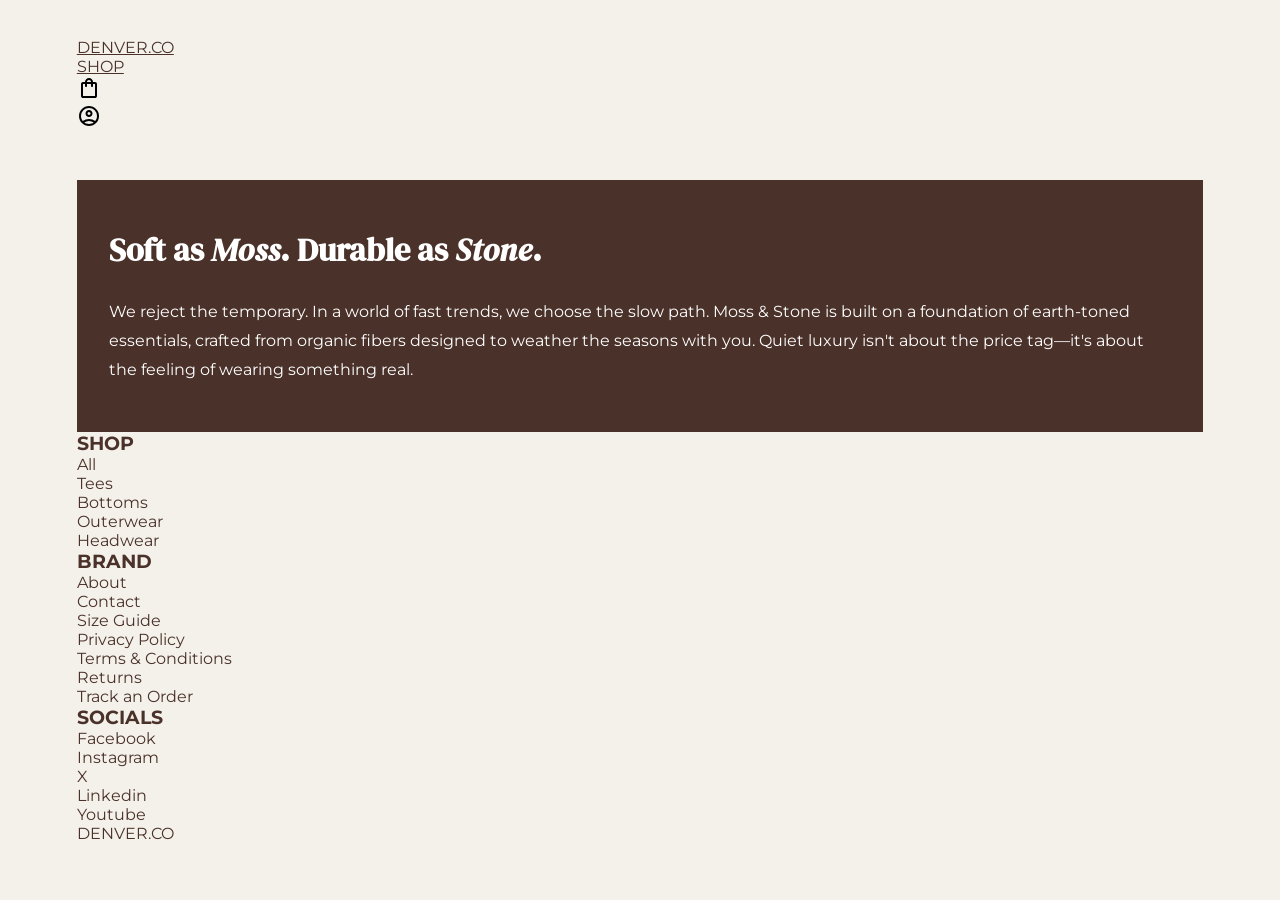
==== index.html @ 4b550921 "initial landing page" ====
<!DOCTYPE html>
<html lang="en">

<head>
  <meta charset="UTF-8">
  <meta name="viewport" content="width=device-width, initial-scale=1.0">
  <title>DENVER.CO</title>
  <!-- GOOGLE FONTS -->
  <!-- DM Serif Display -->
  <link rel="preconnect" href="https://fonts.googleapis.com">
  <link rel="preconnect" href="https://fonts.gstatic.com" crossorigin>
  <link href="https://fonts.googleapis.com/css2?family=DM+Serif+Display:ital@0;1&display=swap" rel="stylesheet">
  <!-- Montserrat -->
  <link rel="preconnect" href="https://fonts.googleapis.com">
  <link rel="preconnect" href="https://fonts.gstatic.com" crossorigin>
  <link href="https://fonts.googleapis.com/css2?family=Montserrat:ital,wght@0,100..900;1,100..900&display=swap"
    rel="stylesheet">

  <link rel="stylesheet" href="assets/css/header.css">
  <link rel="stylesheet" href="assets/css/footer.css">
  <link rel="stylesheet" href="assets/css/style.css">
</head>

<body>
  <!----- HEADER ----->
  <header>
    <div class="nav-left">
      <a href="index.html" class="logo-link-header">DENVER.CO</a>
    </div>
    <div class="nav-inner">
      <a href="shop.html" class="shop-link-header">SHOP</a>
    </div>
    <div class="nav-inner">
      <img src="assets/images/icons/cart-icon.svg" class="cart-link-header">
    </div>
    <div class="nav-right">
      <img src="assets/images/icons/account-icon.svg" class="account-link-header">
    </div>
  </header>

  <!----- MAIN ----->
  <main>
    <div class="story-container">
      <h1 class="story-title">
        Soft as <span class="moss-italian">Moss</span>. Durable as <span class="moss-italian">Stone</span>.
      </h1>
      <p class="story-description">We reject the temporary. In a world of fast trends, we choose the slow path. Moss & Stone is built on a foundation of earth-toned essentials, crafted from organic fibers designed to weather the seasons with you. Quiet luxury isn't about the price tag—it's about the feeling of wearing something real.</p>
    </div>
  </main>

  <!----- FOOTER ----->
  <footer>
    <div class="section-1">
      <h3 class="shop-section-footer">
        SHOP
      </h3>
      <p class="shop-section">
        All
      </p>
      <p class="shop-section">
        Tees
      </p>
      <p class="shop-section">
        Bottoms
      </p>
      <p class="shop-section">
        Outerwear
      </p>
      <p class="shop-section">
        Headwear
      </p>
    </div>

    <div class="section-2">
      <h3 class="brand-section-footer">
        BRAND
      </h3>
      <p class="brand-section">
        About
      </p>
      <p class="brand-section">
        Contact
      </p>
      <p class="brand-section">
        Size Guide
      </p>
      <p class="brand-section">
        Privacy Policy
      </p>
      <p class="brand-section">
        Terms & Conditions
      </p>
      <p class="brand-section">
        Returns
      </p>
      <p class="brand-section">
        Track an Order
      </p>
    </div>

    <div class="section-3">
      <h3 class="socials-section-footer">
        SOCIALS
      </h3>
      <p class="socials-section">
        Facebook
      </p>
      <p class="socials-section">
        Instagram
      </p>
      <p class="socials-section">
        X
      </p>
      <p class="socials-section">
        Linkedin
      </p>
      <p class="socials-section">
        Youtube
      </p>
    </div>

    <div class="logo-footer">
      DENVER.CO
    </div>
  </footer>

</body>

</html>
---- assets/css/style.css ----
* {
  margin: 0;
  padding: 0;
  font-family: 'Montserrat', sans-serif;
  color: rgb(74 49 41);
}

body {
  padding: 3% 6%;
  background-color: rgb(244 241 235);
}

.story-container {
  margin-top: 3rem;
  background-color: rgb(74 49 41);
  padding: 3rem 2rem;
}

.story-title {
  font-family: 'DM Serif Display', sans-serif;
  color: white;
  margin-bottom: 1.6rem;
}

.moss-italian {
  font-style: italic;
  font-family: 'DM Serif Display', sans-serif;
  color: white;
}

.story-description {
  color: white;
  line-height: 1.8rem;
}

/*----- TABLET AND UP -----*/
@media (min-width: 768px) {}

/* DESKTOP */
@media (min-width: 1024px) {}
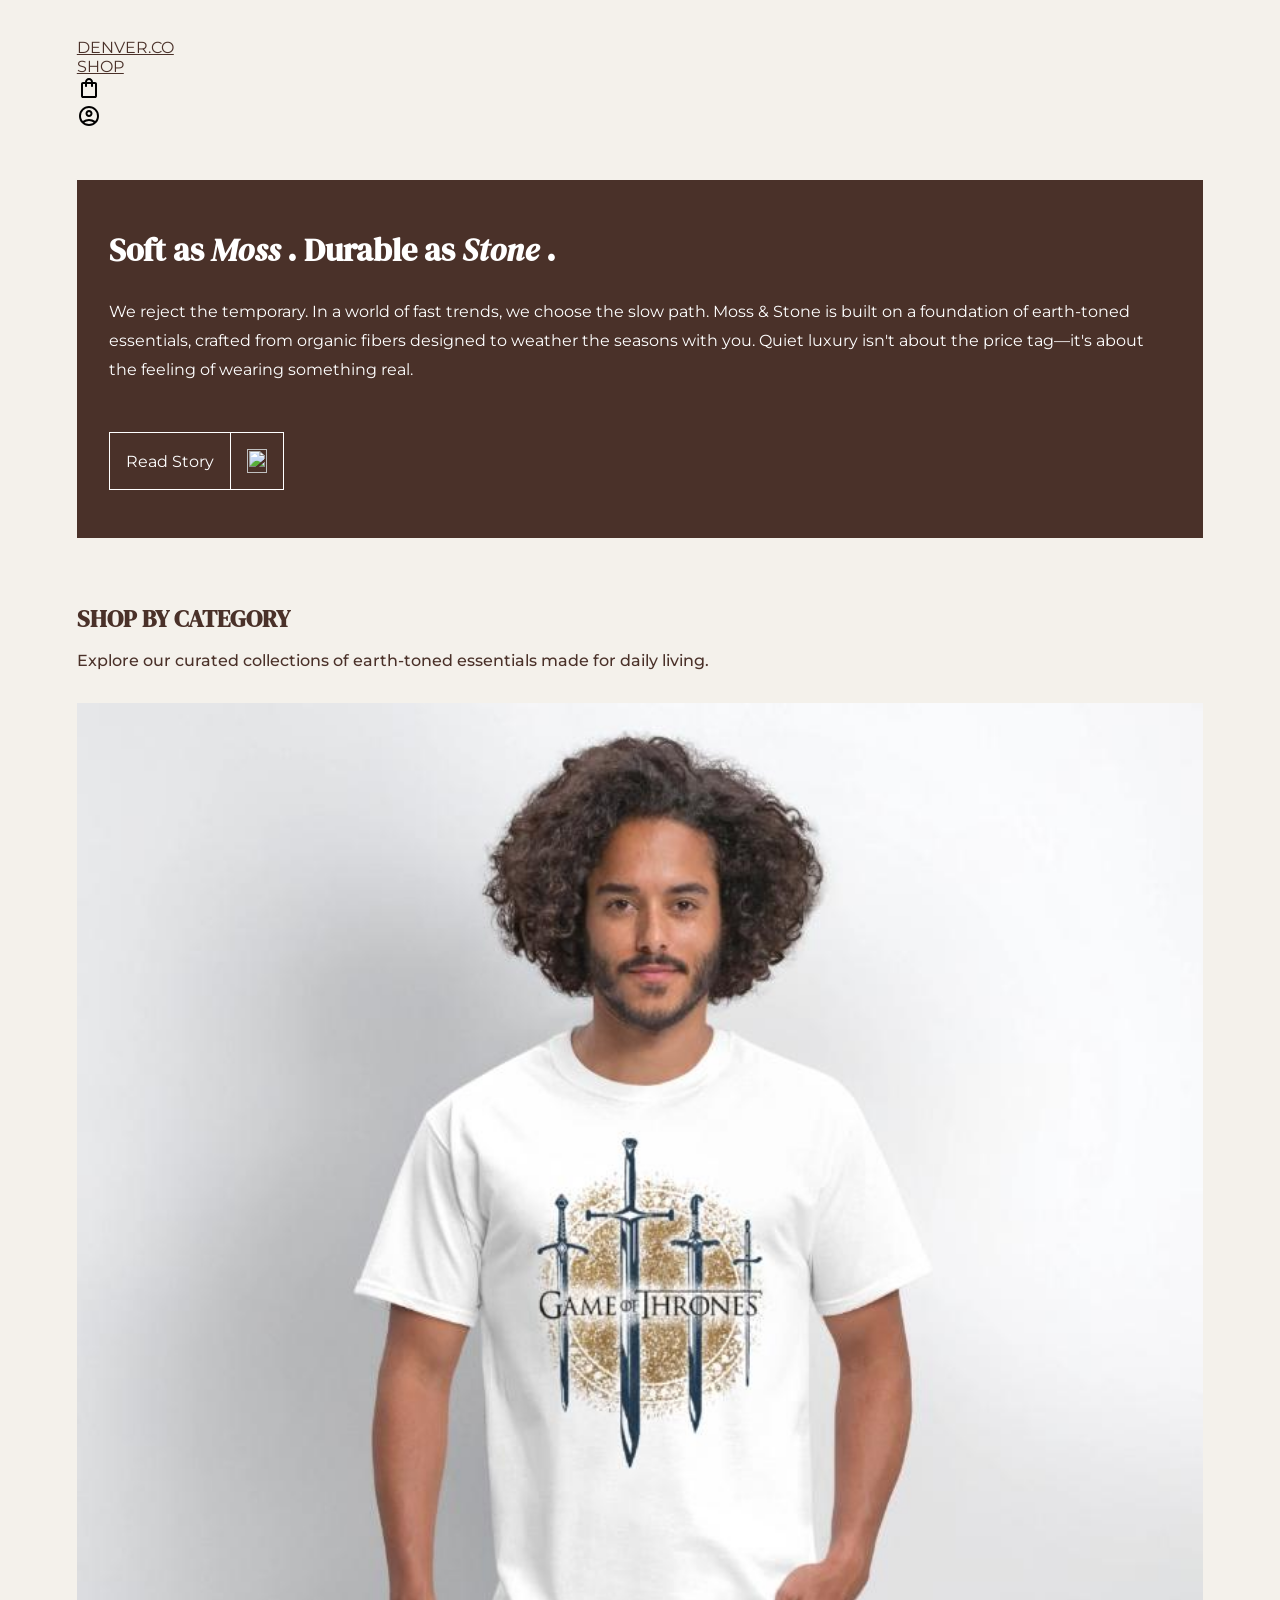
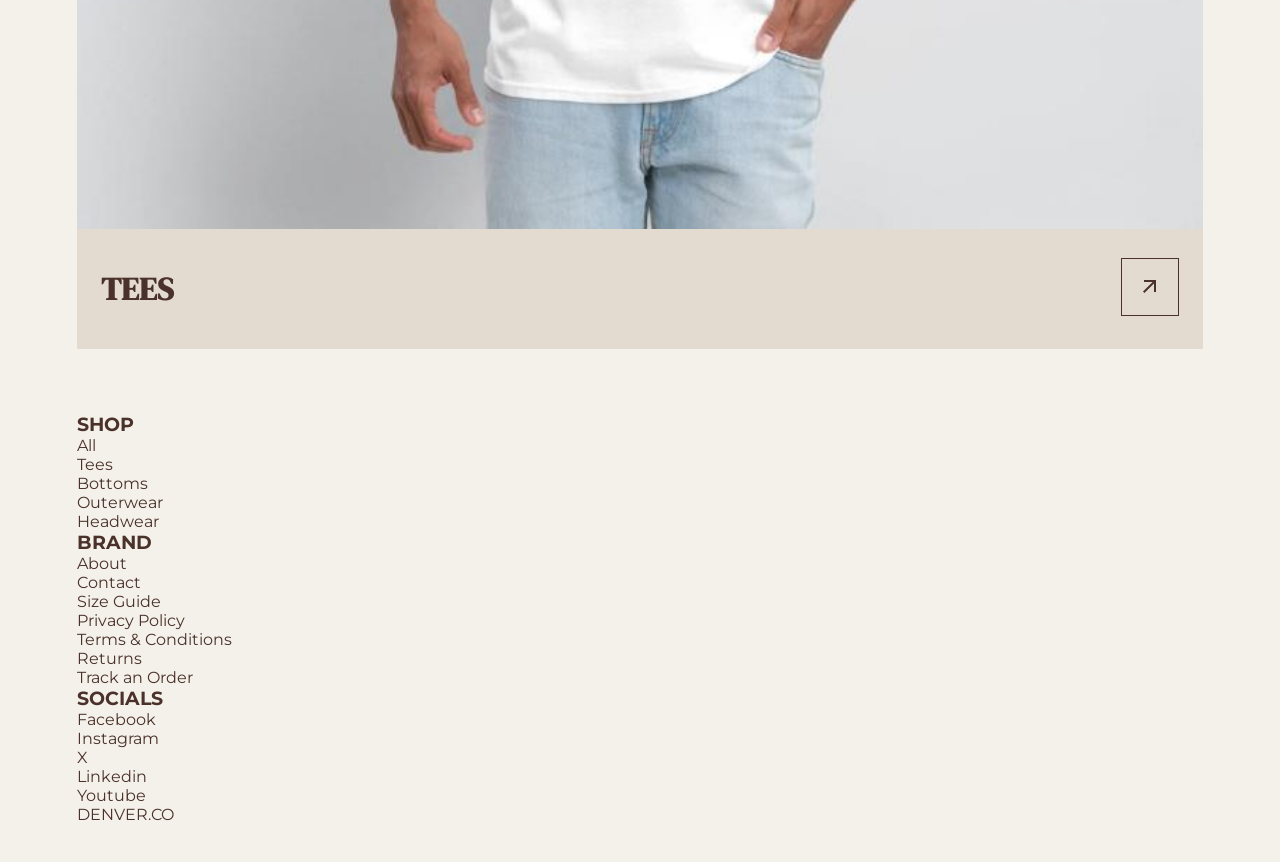
==== commit e8030a72: "added clothes categories in the landing page" ====
--- a/index.html
+++ b/index.html
@@ -22,6 +22,7 @@
 </head>
 
 <body>
+
   <!----- HEADER ----->
   <header>
     <div class="nav-left">
@@ -40,11 +41,53 @@
 
   <!----- MAIN ----->
   <main>
+
+    <!----- STORY SECTION ----->
     <div class="story-container">
       <h1 class="story-title">
-        Soft as <span class="moss-italian">Moss</span>. Durable as <span class="moss-italian">Stone</span>.
+        Soft as
+        <span class="moss-italian">
+          Moss
+        </span>. Durable as
+        <span class="moss-italian">
+          Stone
+        </span>.
       </h1>
-      <p class="story-description">We reject the temporary. In a world of fast trends, we choose the slow path. Moss & Stone is built on a foundation of earth-toned essentials, crafted from organic fibers designed to weather the seasons with you. Quiet luxury isn't about the price tag—it's about the feeling of wearing something real.</p>
+      <p class="story-description">We reject the temporary. In a world of fast trends, we choose the slow path. Moss &
+        Stone is built on a foundation of earth-toned essentials, crafted from organic fibers designed to weather the
+        seasons with you. Quiet luxury isn't about the price tag—it's about the feeling of wearing something real.</p>
+
+      <div class="read-story-button">
+        <p class="read-story-button-text">
+          Read Story
+        </p>
+        <div class="read-story-icon-container">
+          <img src="assets/images/icons/arrow-outward-icon.svg" class="read-story-button-icon">
+        </div>
+      </div>
+    </div>
+
+    <!----- SHOP BY CATEGORY SECTION ----->
+    <div class="shop-by-category-container">
+      <h2 class="shop-by-category-title">
+        SHOP BY CATEGORY
+      </h2>
+      <p class="shop-by-category-description">
+        Explore our curated collections of earth-toned essentials made for daily living.
+      </p>
+    </div>
+
+    <div class="product-container">
+      <img src="assets/images/products/game-of-thrones-swords-of-the-kingdoms-mens-t-shirt.jpg" class="product-image">
+      <div class="product-info">
+        <h1 class="product-category-name">
+          TEES
+        </h1>
+        <div>
+        
+          <img src="assets/images/icons/brown-arrow-outward-icon.svg" class="arrow-icon">
+        </div>
+      </div>
     </div>
   </main>
 
--- a/assets/css/style.css
+++ b/assets/css/style.css
@@ -1,3 +1,4 @@
+/*----- RESET THE DEFAULT VALUE FOR EVERY ELEMENT -----*/
 * {
   margin: 0;
   padding: 0;
@@ -5,11 +6,13 @@
   color: rgb(74 49 41);
 }
 
+/*----- BODY'S DEFAULT VALUE -----*/
 body {
   padding: 3% 6%;
   background-color: rgb(244 241 235);
 }
 
+/*----- STORY SECTION -----*/
 .story-container {
   margin-top: 3rem;
   background-color: rgb(74 49 41);
@@ -31,6 +34,83 @@
 .story-description {
   color: white;
   line-height: 1.8rem;
+  margin-bottom: 3rem;
+}
+
+.read-story-button {
+  display: flex;
+}
+
+.read-story-button-text {
+  color: white;
+}
+
+.read-story-button-text,
+.read-story-icon-container {
+  display: flex;
+  justify-content: center;
+  align-items: center;
+  padding: 1rem;
+  border: solid;
+  border-color: white;
+  border-width: 1px;
+}
+
+.read-story-icon-container {
+  border-left-width: 0;
+}
+
+.read-story-button-icon {
+  object-fit: cover;
+  object-position: center;
+  height: 100%;
+  width: 100%;
+}
+
+/*----- SHOP BY CATEGORY SECTION -----*/
+.shop-by-category-container {
+  margin-top: 4rem;
+}
+
+.shop-by-category-title {
+  font-family: 'DM Serif Display', sans-serif;
+}
+
+.shop-by-category-description {
+  font-weight: 500;
+  line-height: 1.6rem;
+  margin-top: 0.8rem;
+}
+
+.product-container {
+  margin-bottom: 4rem;
+  display: flex;
+  flex-direction: column;
+  width: 100%;
+  margin-top: 1.8rem;
+  background-color: rgb(227 219 207);
+}
+
+.product-image {
+  width: 100%;
+}
+
+.product-info {
+  display: flex;
+  justify-content:space-between;
+  align-items: center;
+}
+
+.product-category-name {
+  margin: 1.8rem 1.5rem;
+  font-family: 'DM Serif Display', sans-serif;
+}
+
+.arrow-icon {
+  margin: 1.8rem 1.5rem;
+  padding: 1rem;
+  border: solid;
+  border-width: 1px;
 }
 
 /*----- TABLET AND UP -----*/
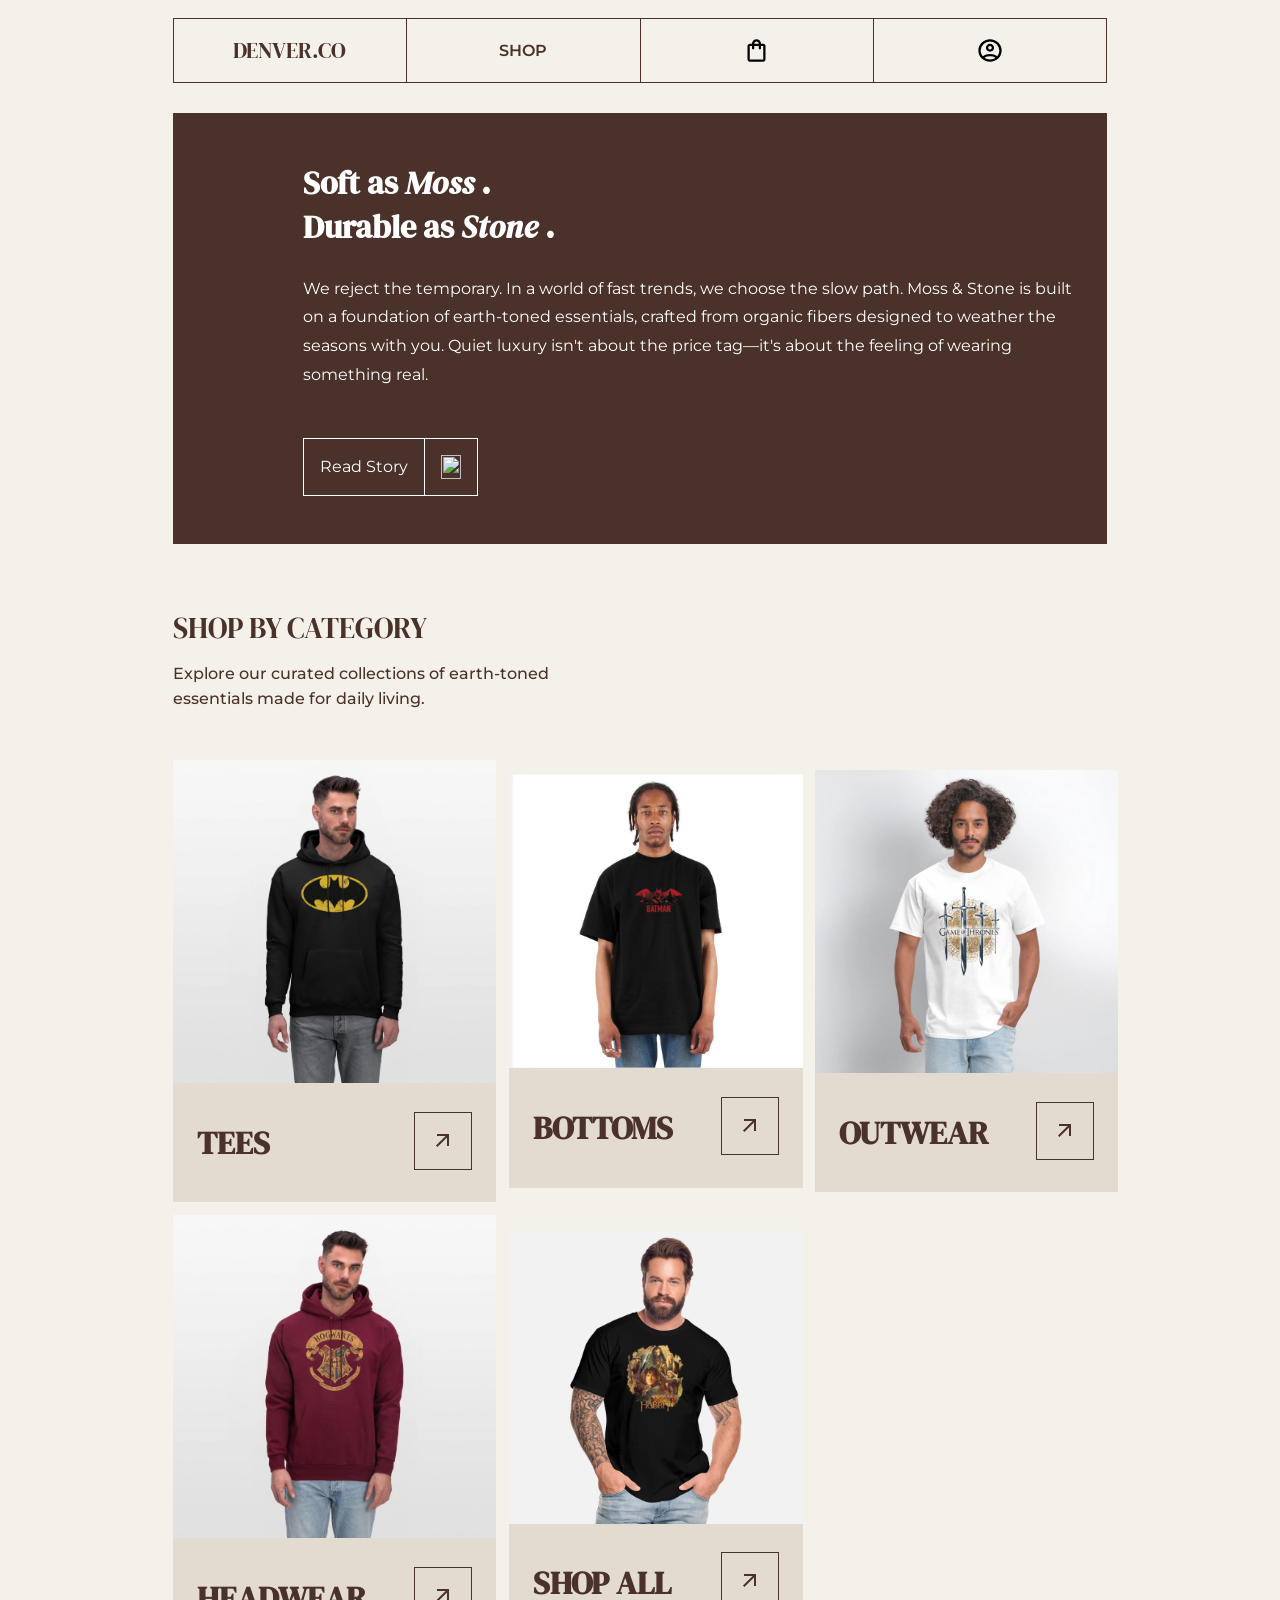
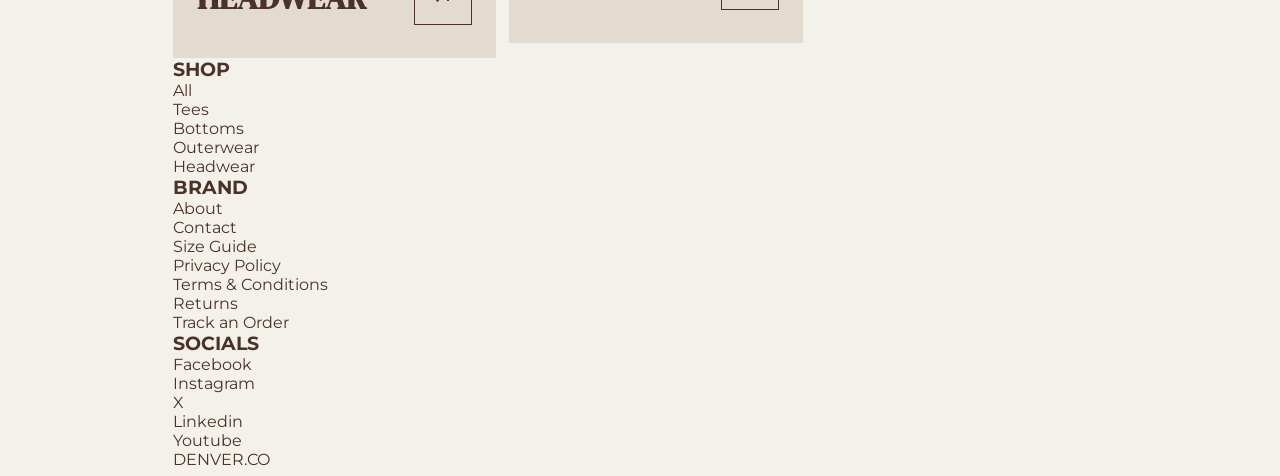
==== commit 7c628597: "finished landing page UI" ====
--- a/index.html
+++ b/index.html
@@ -44,129 +44,202 @@
 
     <!----- STORY SECTION ----->
     <div class="story-container">
-      <h1 class="story-title">
-        Soft as
-        <span class="moss-italian">
-          Moss
-        </span>. Durable as
-        <span class="moss-italian">
-          Stone
-        </span>.
-      </h1>
-      <p class="story-description">We reject the temporary. In a world of fast trends, we choose the slow path. Moss &
-        Stone is built on a foundation of earth-toned essentials, crafted from organic fibers designed to weather the
-        seasons with you. Quiet luxury isn't about the price tag—it's about the feeling of wearing something real.</p>
-
-      <div class="read-story-button">
-        <p class="read-story-button-text">
-          Read Story
-        </p>
-        <div class="read-story-icon-container">
-          <img src="assets/images/icons/arrow-outward-icon.svg" class="read-story-button-icon">
+      <div>
+        <video autoplay muted loop class="story-video">
+          <source src="assets/videos/background-videos/read-story-video.mp4" type="video/mp4">
+        </video>
+      </div>
+      <div class="story-info">
+        <h1 class="story-title">
+          Soft as
+          <span class="moss-italian">
+            Moss
+          </span>.
+          <br> Durable as
+          <span class="moss-italian">
+            Stone
+          </span>.
+        </h1>
+        <p class="story-description">We reject the temporary. In a world of fast trends, we choose the slow path.
+          Moss &
+          Stone is built on a foundation of earth-toned essentials, crafted from organic fibers designed to weather
+          the
+          seasons with you. Quiet luxury isn't about the price tag—it's about the feeling of wearing something real.
+        </p>
+
+        <div class="read-story-button">
+          <p class="read-story-button-text">
+            Read Story
+          </p>
+          <div class="read-story-icon-container">
+            <img src="assets/images/icons/arrow-outward-icon.svg" class="read-story-button-icon">
+          </div>
         </div>
       </div>
     </div>
 
     <!----- SHOP BY CATEGORY SECTION ----->
-    <div class="shop-by-category-container">
-      <h2 class="shop-by-category-title">
-        SHOP BY CATEGORY
-      </h2>
-      <p class="shop-by-category-description">
-        Explore our curated collections of earth-toned essentials made for daily living.
-      </p>
-    </div>
-
-    <div class="product-container">
-      <img src="assets/images/products/game-of-thrones-swords-of-the-kingdoms-mens-t-shirt.jpg" class="product-image">
-      <div class="product-info">
-        <h1 class="product-category-name">
-          TEES
-        </h1>
-        <div>
-        
-          <img src="assets/images/icons/brown-arrow-outward-icon.svg" class="arrow-icon">
-        </div>
-      </div>
+    <div>
+      <!----- SHOP BY CATEGORY TITLE ----->
+      <div class="shop-by-category-container">
+        <p class="shop-by-category-title">
+          SHOP BY CATEGORY
+        </p>
+        <p class="shop-by-category-description">
+          Explore our curated collections of earth-toned essentials made for daily living.
+        </p>
+      </div>
+
+      <div class="category-section-grid">
+        <!----- TEES ----->
+        <div class="product-container">
+          <img src="assets/images/products/dc-comics-batman-logo-used-look-mens-hoodie.jpg" class="product-image">
+          <div class="product-info">
+            <h1 class="product-category-name">
+              TEES
+            </h1>
+            <div>
+              <img src="assets/images/icons/brown-arrow-outward-icon.svg" class="arrow-icon">
+            </div>
+          </div>
+        </div>
+
+        <!----- BOTTOMS ----->
+        <div class="product-container">
+          <img
+            src="assets/images/products/batman-with-bats-and-red-batman-logo-unisex-oversized-heavyweight-t-shirt.jpg"
+            class="product-image">
+          <div class="product-info">
+            <h1 class="product-category-name">
+              BOTTOMS
+            </h1>
+            <div>
+              <img src="assets/images/icons/brown-arrow-outward-icon.svg" class="arrow-icon">
+            </div>
+          </div>
+        </div>
+
+        <!----- OUTWEAR ----->
+        <div class="product-container">
+          <img src="assets/images/products/game-of-thrones-swords-of-the-kingdoms-mens-t-shirt.jpg"
+            class="product-image">
+          <div class="product-info">
+            <h1 class="product-category-name">
+              OUTWEAR
+            </h1>
+            <div>
+              <img src="assets/images/icons/brown-arrow-outward-icon.svg" class="arrow-icon">
+            </div>
+          </div>
+        </div>
+
+        <!----- HEADWEAR ----->
+        <div class="product-container">
+          <img src="assets/images/products/harry-potter-hogwarts-coat-of-arms-mens-hoodie.jpg" class="product-image">
+          <div class="product-info">
+            <h1 class="product-category-name">
+              HEADWEAR
+            </h1>
+            <div>
+              <img src="assets/images/icons/brown-arrow-outward-icon.svg" class="arrow-icon">
+            </div>
+          </div>
+        </div>
+
+        <!----- SHOP ALL ----->
+        <div class="product-container">
+          <img src="assets/images/products/the-hobbit-characters-around-bilbo-baggins-mens-organic-t-shirt.jpg"
+            class="product-image">
+          <div class="product-info">
+            <h1 class="product-category-name">
+              SHOP ALL
+            </h1>
+            <div>
+              <img src="assets/images/icons/brown-arrow-outward-icon.svg" class="arrow-icon">
+            </div>
+          </div>
+        </div>
+      </div>
+
     </div>
   </main>
 
   <!----- FOOTER ----->
   <footer>
-    <div class="section-1">
-      <h3 class="shop-section-footer">
-        SHOP
-      </h3>
-      <p class="shop-section">
-        All
-      </p>
-      <p class="shop-section">
-        Tees
-      </p>
-      <p class="shop-section">
-        Bottoms
-      </p>
-      <p class="shop-section">
-        Outerwear
-      </p>
-      <p class="shop-section">
-        Headwear
-      </p>
-    </div>
-
-    <div class="section-2">
-      <h3 class="brand-section-footer">
-        BRAND
-      </h3>
-      <p class="brand-section">
-        About
-      </p>
-      <p class="brand-section">
-        Contact
-      </p>
-      <p class="brand-section">
-        Size Guide
-      </p>
-      <p class="brand-section">
-        Privacy Policy
-      </p>
-      <p class="brand-section">
-        Terms & Conditions
-      </p>
-      <p class="brand-section">
-        Returns
-      </p>
-      <p class="brand-section">
-        Track an Order
-      </p>
-    </div>
-
-    <div class="section-3">
-      <h3 class="socials-section-footer">
-        SOCIALS
-      </h3>
-      <p class="socials-section">
-        Facebook
-      </p>
-      <p class="socials-section">
-        Instagram
-      </p>
-      <p class="socials-section">
-        X
-      </p>
-      <p class="socials-section">
-        Linkedin
-      </p>
-      <p class="socials-section">
-        Youtube
-      </p>
-    </div>
-
+    <div class="sections">
+      <div class="section-1">
+        <h3 class="shop-section-footer">
+          SHOP
+        </h3>
+        <p class="shop-section">
+          All
+        </p>
+        <p class="shop-section">
+          Tees
+        </p>
+        <p class="shop-section">
+          Bottoms
+        </p>
+        <p class="shop-section">
+          Outerwear
+        </p>
+        <p class="shop-section">
+          Headwear
+        </p>
+      </div>
+
+      <div class="section-2">
+        <h3 class="brand-section-footer">
+          BRAND
+        </h3>
+        <p class="brand-section">
+          About
+        </p>
+        <p class="brand-section">
+          Contact
+        </p>
+        <p class="brand-section">
+          Size Guide
+        </p>
+        <p class="brand-section">
+          Privacy Policy
+        </p>
+        <p class="brand-section">
+          Terms & Conditions
+        </p>
+        <p class="brand-section">
+          Returns
+        </p>
+        <p class="brand-section">
+          Track an Order
+        </p>
+      </div>
+
+      <div class="section-3">
+        <h3 class="socials-section-footer">
+          SOCIALS
+        </h3>
+        <p class="socials-section">
+          Facebook
+        </p>
+        <p class="socials-section">
+          Instagram
+        </p>
+        <p class="socials-section">
+          X
+        </p>
+        <p class="socials-section">
+          Linkedin
+        </p>
+        <p class="socials-section">
+          Youtube
+        </p>
+      </div>
+    </div>
     <div class="logo-footer">
       DENVER.CO
     </div>
   </footer>
-
 </body>
 
 </html>
--- a/assets/css/header.css
+++ b/assets/css/header.css
@@ -0,0 +1,47 @@
+header {
+  position: sticky;
+  top: 2%;
+  background: rgb(244 241 235);
+
+  display: flex;
+  justify-content: center;
+}
+
+.nav-left,
+.nav-inner,
+.nav-right {
+  display: flex;
+  justify-content: center;
+  align-items: center;
+  padding: 1rem 0.6rem;
+  width: 100%;
+  border: solid;
+  border-width: 1px 1px 1px 0;
+}
+
+.nav-left {
+  border-left-width: 1px;
+}
+
+.logo-link-header {
+  font-family: 'DM Serif Display', sans-serif;
+  font-size: 1.4rem;
+  text-decoration: none;
+}
+
+.shop-link-header {
+  font-size: 1rem;
+  font-weight: 600;
+  text-decoration: none;
+}
+
+.cart-link-header,
+.account-link-header {
+  object-fit: cover;
+  object-position: center;
+  height: 1.7rem;
+  width: 1.7rem;
+}
+
+/*----- TABLET & UP -----*/
+@media (min-width: 768px) {}
--- a/assets/css/style.css
+++ b/assets/css/style.css
@@ -8,15 +8,20 @@
 
 /*----- BODY'S DEFAULT VALUE -----*/
 body {
-  padding: 3% 6%;
+  padding: 0 6% 2% 6%;
   background-color: rgb(244 241 235);
 }
 
 /*----- STORY SECTION -----*/
 .story-container {
+  display: flex;
   margin-top: 3rem;
   background-color: rgb(74 49 41);
   padding: 3rem 2rem;
+}
+
+.story-video {
+  display: none;
 }
 
 .story-title {
@@ -74,6 +79,7 @@
 
 .shop-by-category-title {
   font-family: 'DM Serif Display', sans-serif;
+  font-size: 1.8rem;
 }
 
 .shop-by-category-description {
@@ -83,7 +89,6 @@
 }
 
 .product-container {
-  margin-bottom: 4rem;
   display: flex;
   flex-direction: column;
   width: 100%;
@@ -97,7 +102,7 @@
 
 .product-info {
   display: flex;
-  justify-content:space-between;
+  justify-content: space-between;
   align-items: center;
 }
 
@@ -117,4 +122,33 @@
 @media (min-width: 768px) {}
 
 /* DESKTOP */
-@media (min-width: 1024px) {}+@media (min-width: 1024px) {
+
+  /*----- BODY'S DEFAULT VALUE -----*/
+  body {
+    padding: 0 13.5% 0.6% 13.5%;
+  }
+
+  /*----- STORY SECTION -----*/
+  .story-video {
+    display: flex;
+    width: 95%;
+  }
+
+  /*----- SHOP BY CATEGORY SECTION -----*/
+  .shop-by-category-description {
+    width: 25rem;
+    margin-bottom: 3rem;
+  }
+
+  .category-section-grid {
+    display: grid;
+    grid-template-columns: repeat(3, 1fr);
+    place-items: center;
+    gap: 0.8rem;
+  }
+
+  .product-container {
+    margin-top: 0;
+  }
+}
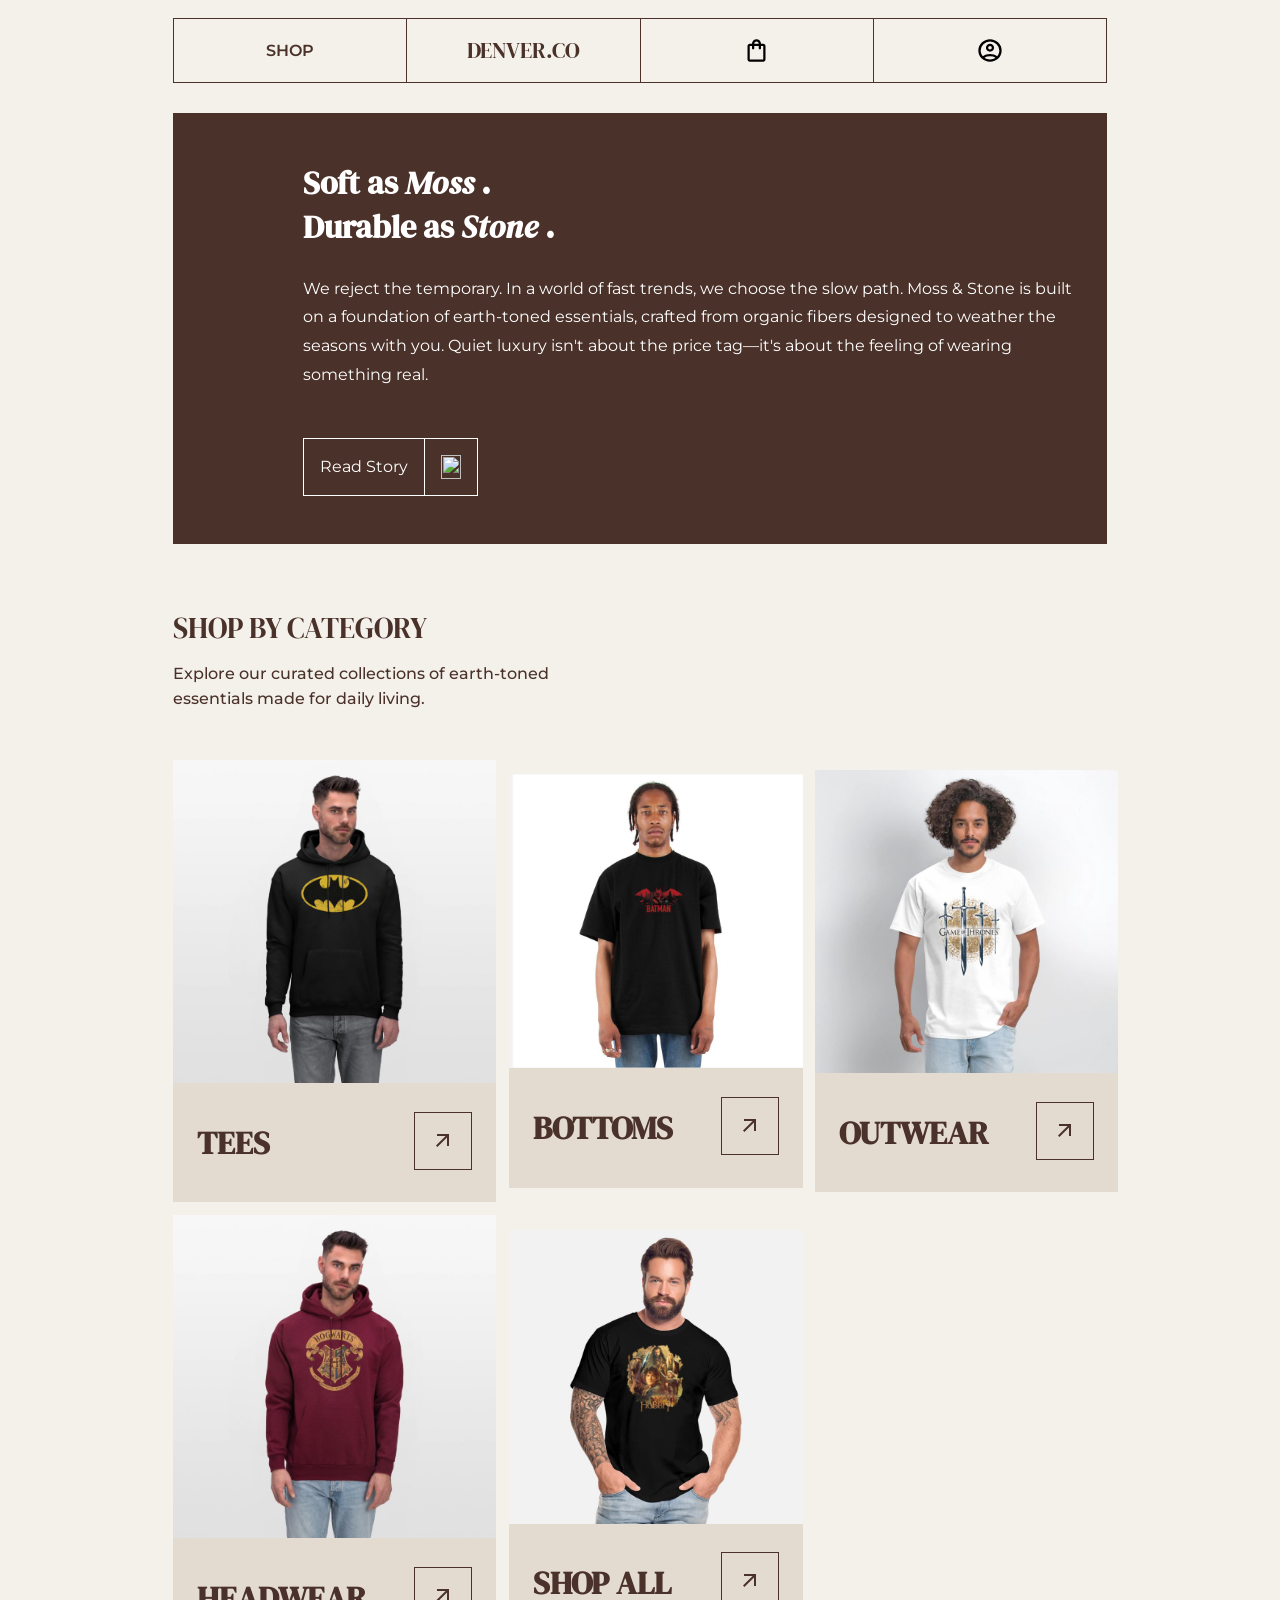
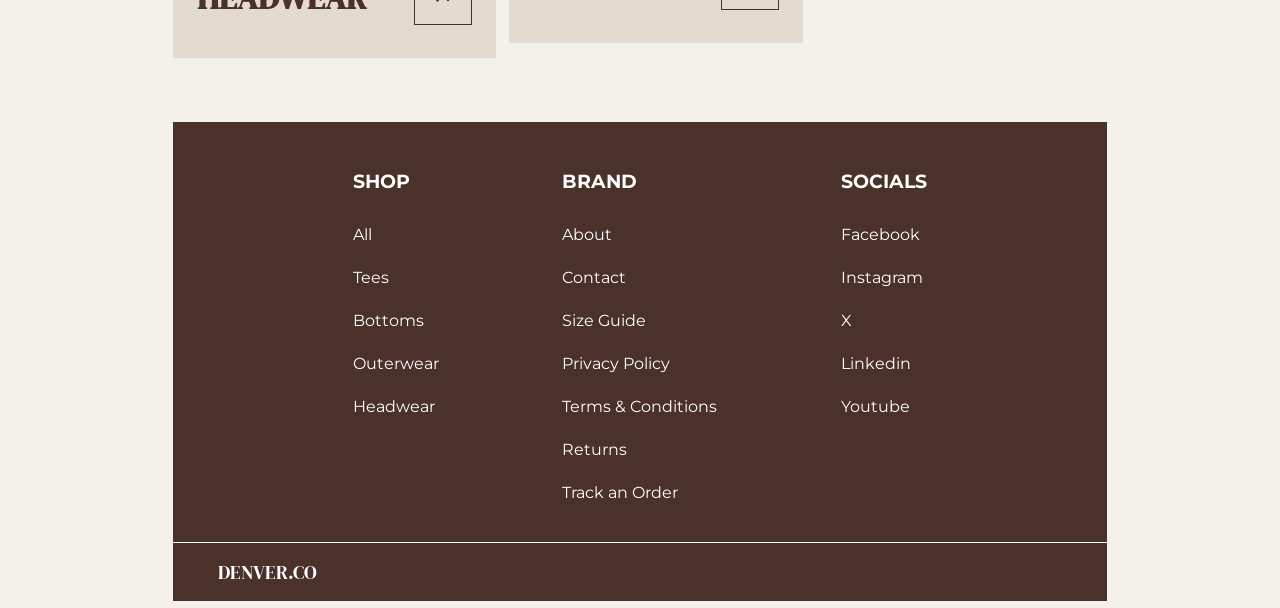
==== commit acd3ec8a: "fixed header mixing and footer border minor issue" ====
--- a/index.html
+++ b/index.html
@@ -26,10 +26,10 @@
   <!----- HEADER ----->
   <header>
     <div class="nav-left">
+      <a href="shop.html" class="shop-link-header">SHOP</a>
+    </div>
+    <div class="nav-inner">
       <a href="index.html" class="logo-link-header">DENVER.CO</a>
-    </div>
-    <div class="nav-inner">
-      <a href="shop.html" class="shop-link-header">SHOP</a>
     </div>
     <div class="nav-inner">
       <img src="assets/images/icons/cart-icon.svg" class="cart-link-header">
--- a/assets/css/footer.css
+++ b/assets/css/footer.css
@@ -0,0 +1,56 @@
+/*----- FOOTER -----*/
+footer {
+  margin-top: 4rem;
+  background-color: rgb(74 49 41);
+}
+
+.sections {
+  margin: 0 6%;
+}
+
+.shop-section-footer,
+.brand-section-footer,
+.socials-section-footer {
+  color: white;
+  padding: 3rem 0 2rem 0;
+}
+
+.shop-section,
+.brand-section,
+.socials-section {
+  color: white;
+  padding-bottom: 1.5rem;
+}
+
+.logo-footer {
+  margin-top: 1rem;
+  font-family: 'DM Serif Display', sans-serif;
+  font-size: 1.2rem;
+  color: white;
+  border-top: solid;
+  border-top-width: 1px;
+  border-top-color: white;
+  padding: 4% 6%;
+}
+
+/* tablet and up*/
+@media (min-width: 768px) {}
+
+/* desktop */
+@media (min-width: 1024px) {
+  footer {
+    padding: 0 0;
+    display: flex;
+    flex-direction: column;
+  }
+
+  .sections {
+    display: flex;
+    flex-direction: row;
+    justify-content:space-evenly;
+  }
+
+  .logo-footer {
+    padding: 1rem 2.8rem;
+  }
+}
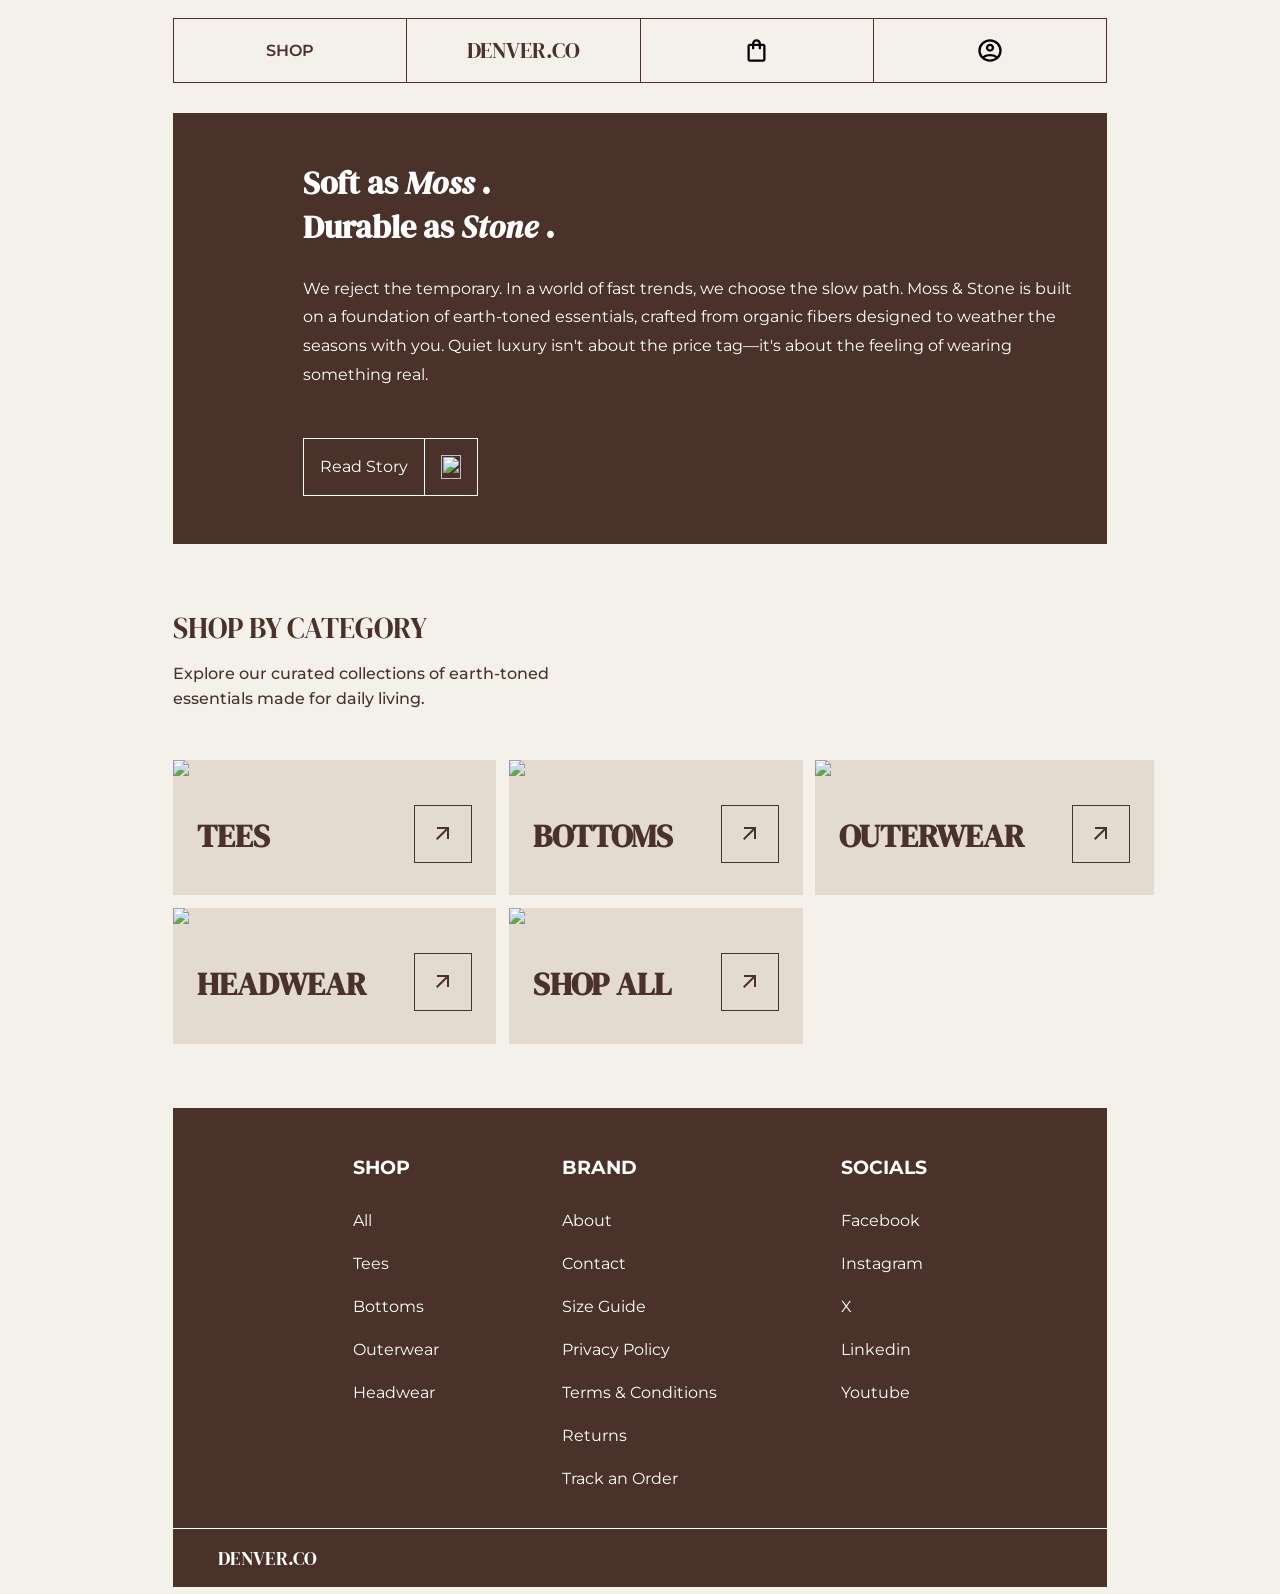
==== commit 7f5b860c: "when clicking categories in home page, it goes to a specific category in shop" ====
--- a/index.html
+++ b/index.html
@@ -92,8 +92,8 @@
 
       <div class="category-section-grid">
         <!----- TEES ----->
-        <div class="product-container">
-          <img src="assets/images/products/dc-comics-batman-logo-used-look-mens-hoodie.jpg" class="product-image">
+        <div class="product-container js-tees-container" data-category="tees">
+          <img src="assets/images/products/heavyweight-box-tee.avif" class="product-image">
           <div class="product-info">
             <h1 class="product-category-name">
               TEES
@@ -105,9 +105,9 @@
         </div>
 
         <!----- BOTTOMS ----->
-        <div class="product-container">
+        <div class="product-container js-bottoms-container" data-category="bottoms">
           <img
-            src="assets/images/products/batman-with-bats-and-red-batman-logo-unisex-oversized-heavyweight-t-shirt.jpg"
+            src="assets/images/products/utility-short.avif"
             class="product-image">
           <div class="product-info">
             <h1 class="product-category-name">
@@ -119,13 +119,13 @@
           </div>
         </div>
 
-        <!----- OUTWEAR ----->
-        <div class="product-container">
-          <img src="assets/images/products/game-of-thrones-swords-of-the-kingdoms-mens-t-shirt.jpg"
+        <!----- OUTERWEAR ----->
+        <div class="product-container js-outerwear-container" data-category="outerwear">
+          <img src="assets/images/products/technical-overshirt.avif"
             class="product-image">
           <div class="product-info">
             <h1 class="product-category-name">
-              OUTWEAR
+              OUTERWEAR
             </h1>
             <div>
               <img src="assets/images/icons/brown-arrow-outward-icon.svg" class="arrow-icon">
@@ -134,8 +134,8 @@
         </div>
 
         <!----- HEADWEAR ----->
-        <div class="product-container">
-          <img src="assets/images/products/harry-potter-hogwarts-coat-of-arms-mens-hoodie.jpg" class="product-image">
+        <div class="product-container js-headwear-container" data-category="headwear">
+          <img src="assets/images/products/merino-beanie.avif" class="product-image">
           <div class="product-info">
             <h1 class="product-category-name">
               HEADWEAR
@@ -147,8 +147,8 @@
         </div>
 
         <!----- SHOP ALL ----->
-        <div class="product-container">
-          <img src="assets/images/products/the-hobbit-characters-around-bilbo-baggins-mens-organic-t-shirt.jpg"
+        <div class="product-container js-all-container" data-category="all">
+          <img src="assets/images/products/nylon-puffer-vest.avif"
             class="product-image">
           <div class="product-info">
             <h1 class="product-category-name">
@@ -240,6 +240,7 @@
       DENVER.CO
     </div>
   </footer>
+  <script type="module" src="assets/js/app.js"></script>
 </body>
 
 </html>
--- a/assets/css/style.css
+++ b/assets/css/style.css
@@ -94,6 +94,7 @@
   width: 100%;
   margin-top: 1.8rem;
   background-color: rgb(227 219 207);
+  cursor: pointer;
 }
 
 .product-image {
@@ -121,7 +122,7 @@
 /*----- TABLET AND UP -----*/
 @media (min-width: 768px) {}
 
-/* DESKTOP */
+/*----- DESKTOP -----*/
 @media (min-width: 1024px) {
 
   /*----- BODY'S DEFAULT VALUE -----*/
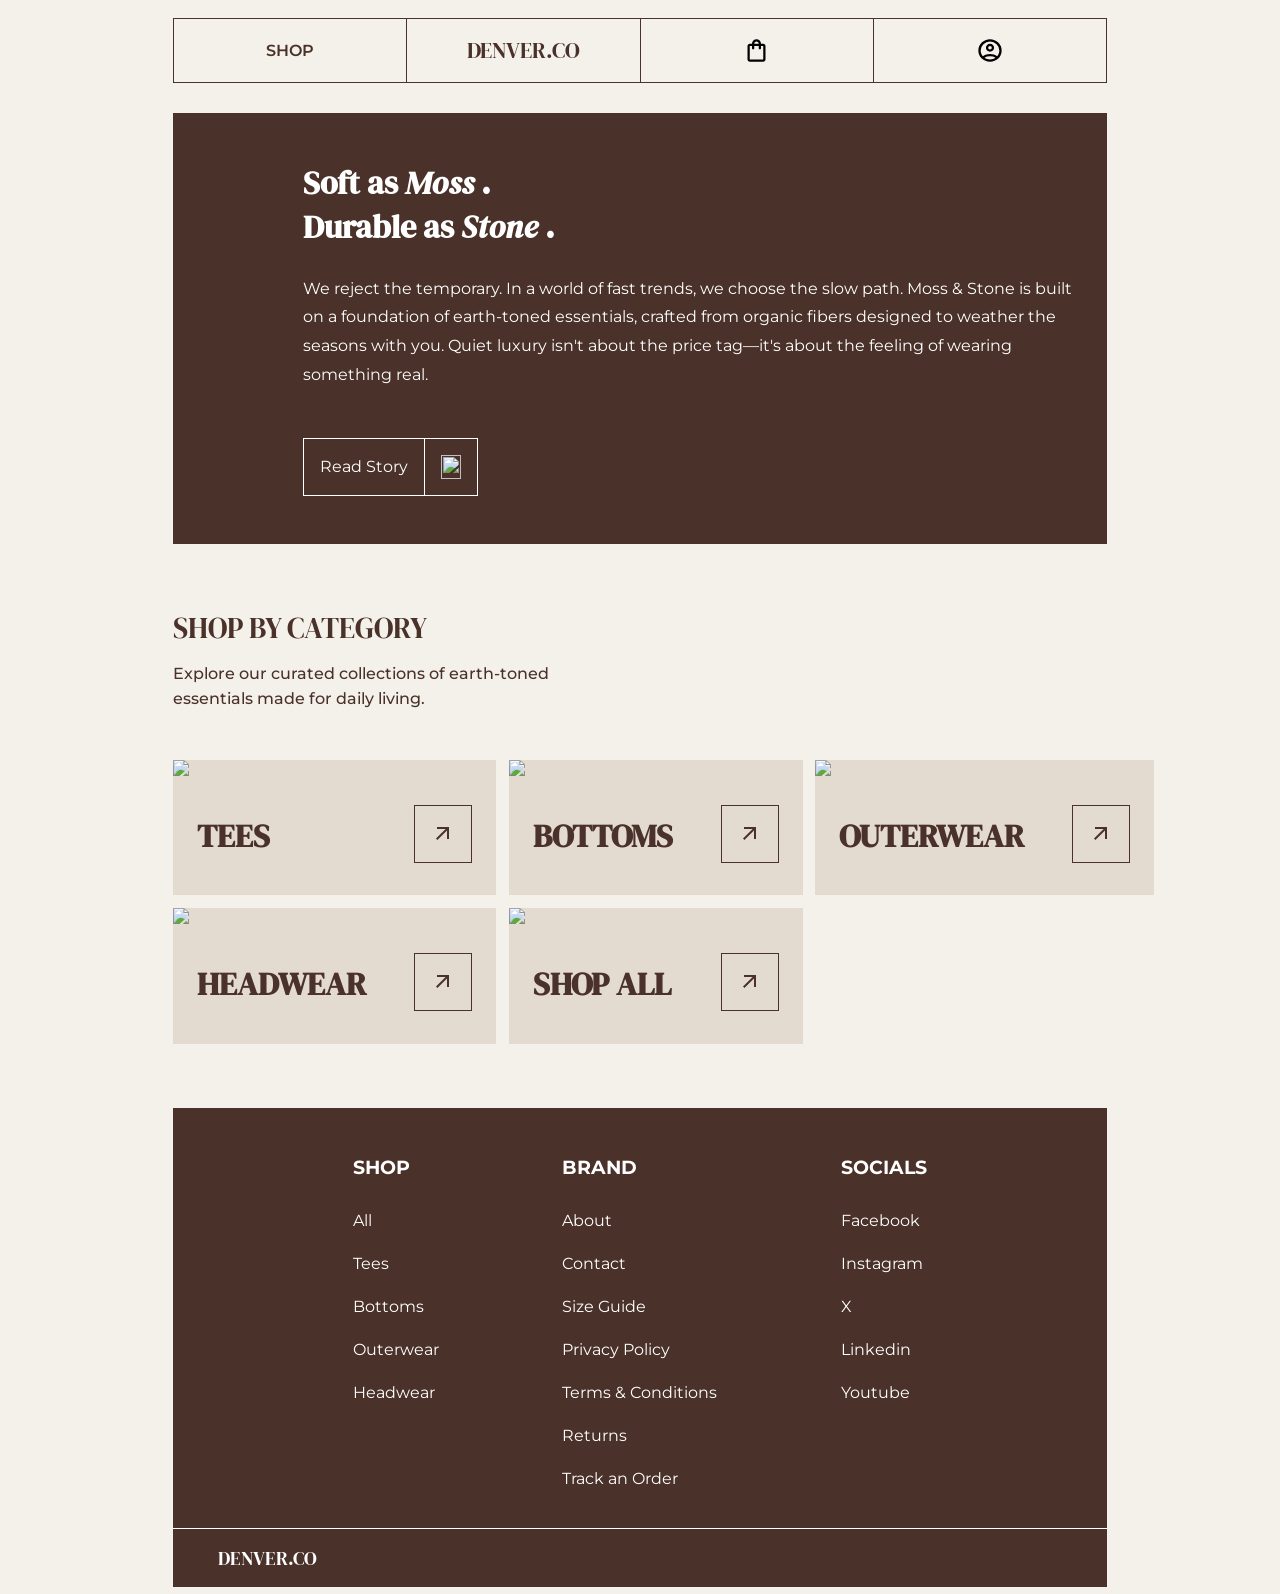
==== commit 579abd2f: "created read story web page and fixed the minor bug where if you click shop all in read story it wil" ====
--- a/index.html
+++ b/index.html
@@ -5,11 +5,13 @@
   <meta charset="UTF-8">
   <meta name="viewport" content="width=device-width, initial-scale=1.0">
   <title>DENVER.CO</title>
+
   <!-- GOOGLE FONTS -->
   <!-- DM Serif Display -->
   <link rel="preconnect" href="https://fonts.googleapis.com">
   <link rel="preconnect" href="https://fonts.gstatic.com" crossorigin>
   <link href="https://fonts.googleapis.com/css2?family=DM+Serif+Display:ital@0;1&display=swap" rel="stylesheet">
+
   <!-- Montserrat -->
   <link rel="preconnect" href="https://fonts.googleapis.com">
   <link rel="preconnect" href="https://fonts.gstatic.com" crossorigin>
@@ -67,14 +69,14 @@
           seasons with you. Quiet luxury isn't about the price tag—it's about the feeling of wearing something real.
         </p>
 
-        <div class="read-story-button">
+        <a href="read-story.html" class="read-story-button">
           <p class="read-story-button-text">
             Read Story
           </p>
           <div class="read-story-icon-container">
             <img src="assets/images/icons/arrow-outward-icon.svg" class="read-story-button-icon">
           </div>
-        </div>
+        </a>
       </div>
     </div>
 
@@ -106,9 +108,7 @@
 
         <!----- BOTTOMS ----->
         <div class="product-container js-bottoms-container" data-category="bottoms">
-          <img
-            src="assets/images/products/utility-short.avif"
-            class="product-image">
+          <img src="assets/images/products/utility-short.avif" class="product-image">
           <div class="product-info">
             <h1 class="product-category-name">
               BOTTOMS
@@ -121,8 +121,7 @@
 
         <!----- OUTERWEAR ----->
         <div class="product-container js-outerwear-container" data-category="outerwear">
-          <img src="assets/images/products/technical-overshirt.avif"
-            class="product-image">
+          <img src="assets/images/products/technical-overshirt.avif" class="product-image">
           <div class="product-info">
             <h1 class="product-category-name">
               OUTERWEAR
@@ -148,8 +147,7 @@
 
         <!----- SHOP ALL ----->
         <div class="product-container js-all-container" data-category="all">
-          <img src="assets/images/products/nylon-puffer-vest.avif"
-            class="product-image">
+          <img src="assets/images/products/nylon-puffer-vest.avif" class="product-image">
           <div class="product-info">
             <h1 class="product-category-name">
               SHOP ALL
--- a/assets/css/style.css
+++ b/assets/css/style.css
@@ -44,6 +44,7 @@
 
 .read-story-button {
   display: flex;
+  width: fit-content;
 }
 
 .read-story-button-text {
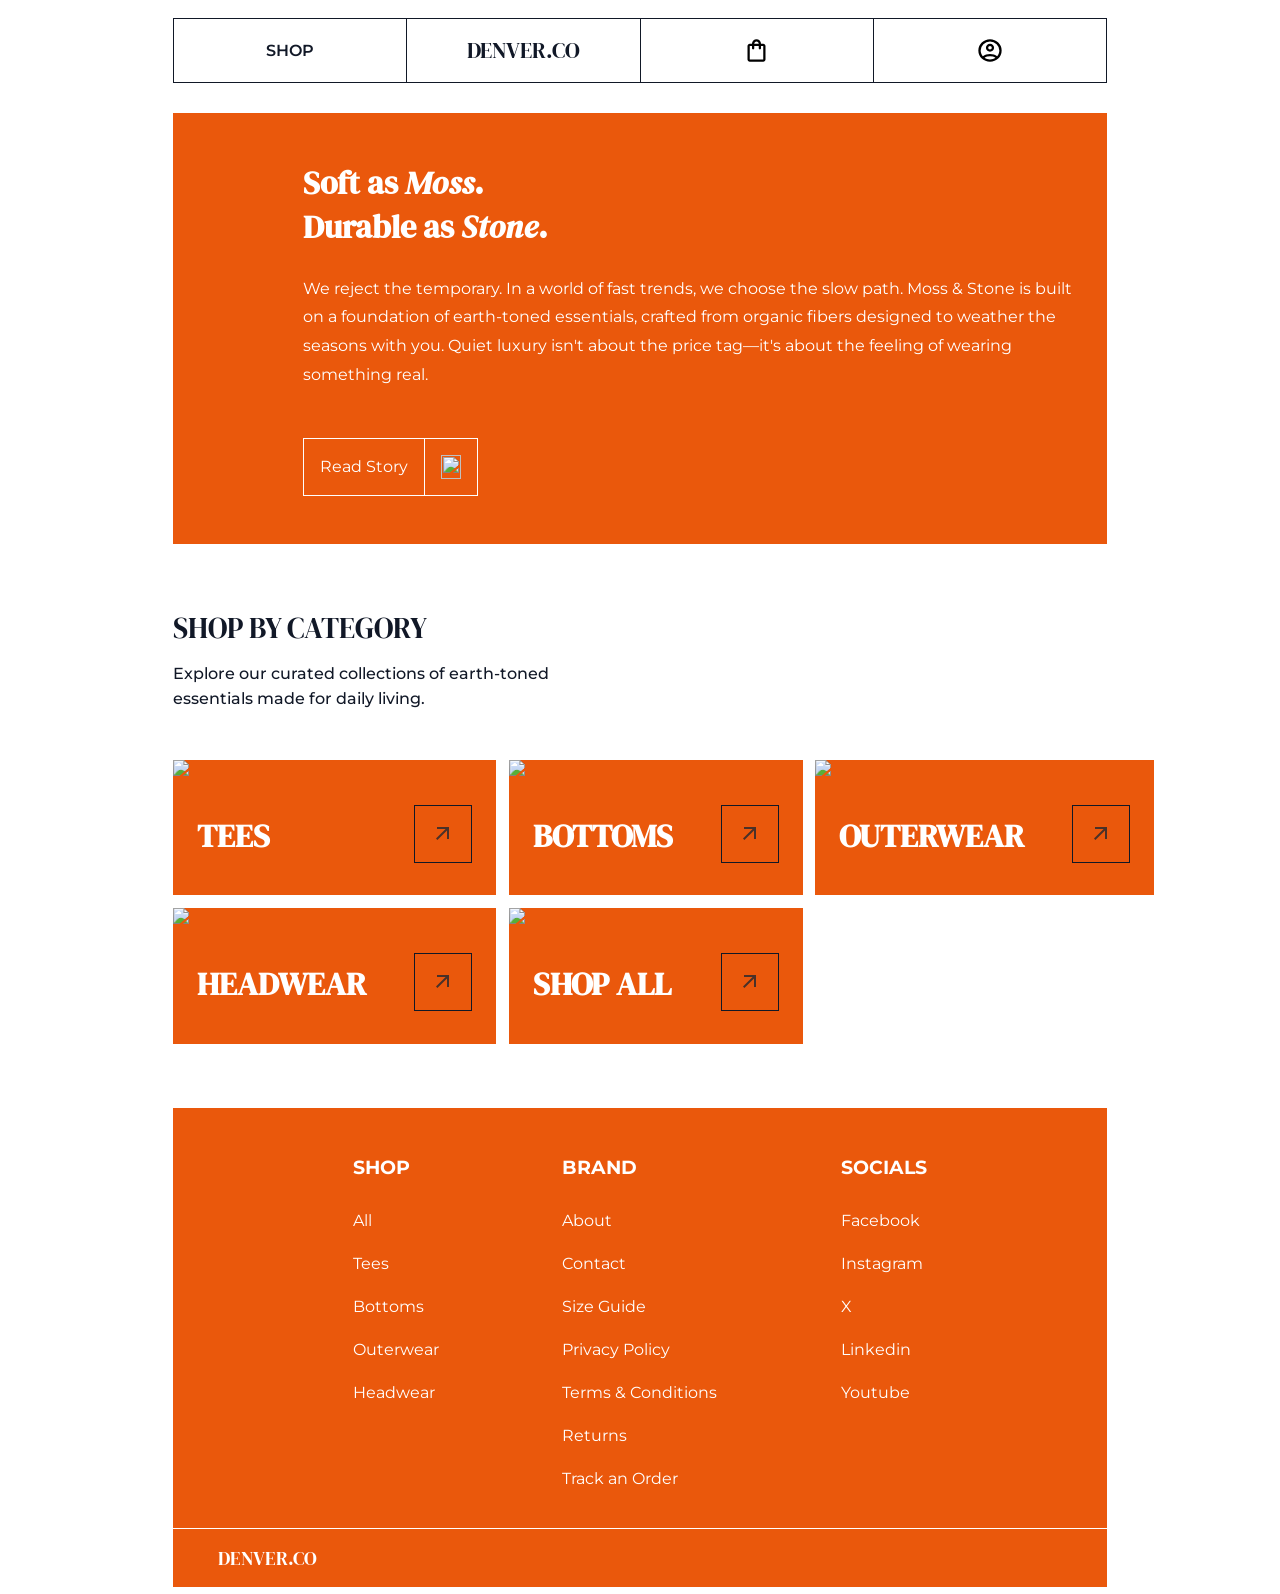
==== commit ef8a5a82: "used functions and modules on header and footer instead of just manually creating them in HTML" ====
--- a/index.html
+++ b/index.html
@@ -26,20 +26,7 @@
 <body>
 
   <!----- HEADER ----->
-  <header>
-    <div class="nav-left">
-      <a href="shop.html" class="shop-link-header">SHOP</a>
-    </div>
-    <div class="nav-inner">
-      <a href="index.html" class="logo-link-header">DENVER.CO</a>
-    </div>
-    <div class="nav-inner">
-      <img src="assets/images/icons/cart-icon.svg" class="cart-link-header">
-    </div>
-    <div class="nav-right">
-      <img src="assets/images/icons/account-icon.svg" class="account-link-header">
-    </div>
-  </header>
+  <header class="js-header"></header>
 
   <!----- MAIN ----->
   <main>
@@ -55,12 +42,10 @@
         <h1 class="story-title">
           Soft as
           <span class="moss-italian">
-            Moss
-          </span>.
+            Moss</span>.
           <br> Durable as
           <span class="moss-italian">
-            Stone
-          </span>.
+            Stone</span>.
         </h1>
         <p class="story-description">We reject the temporary. In a world of fast trends, we choose the slow path.
           Moss &
@@ -163,81 +148,8 @@
   </main>
 
   <!----- FOOTER ----->
-  <footer>
-    <div class="sections">
-      <div class="section-1">
-        <h3 class="shop-section-footer">
-          SHOP
-        </h3>
-        <p class="shop-section">
-          All
-        </p>
-        <p class="shop-section">
-          Tees
-        </p>
-        <p class="shop-section">
-          Bottoms
-        </p>
-        <p class="shop-section">
-          Outerwear
-        </p>
-        <p class="shop-section">
-          Headwear
-        </p>
-      </div>
+  <footer class="js-footer"></footer>
 
-      <div class="section-2">
-        <h3 class="brand-section-footer">
-          BRAND
-        </h3>
-        <p class="brand-section">
-          About
-        </p>
-        <p class="brand-section">
-          Contact
-        </p>
-        <p class="brand-section">
-          Size Guide
-        </p>
-        <p class="brand-section">
-          Privacy Policy
-        </p>
-        <p class="brand-section">
-          Terms & Conditions
-        </p>
-        <p class="brand-section">
-          Returns
-        </p>
-        <p class="brand-section">
-          Track an Order
-        </p>
-      </div>
-
-      <div class="section-3">
-        <h3 class="socials-section-footer">
-          SOCIALS
-        </h3>
-        <p class="socials-section">
-          Facebook
-        </p>
-        <p class="socials-section">
-          Instagram
-        </p>
-        <p class="socials-section">
-          X
-        </p>
-        <p class="socials-section">
-          Linkedin
-        </p>
-        <p class="socials-section">
-          Youtube
-        </p>
-      </div>
-    </div>
-    <div class="logo-footer">
-      DENVER.CO
-    </div>
-  </footer>
   <script type="module" src="assets/js/app.js"></script>
 </body>
 
--- a/assets/css/header.css
+++ b/assets/css/header.css
@@ -1,8 +1,7 @@
 header {
   position: sticky;
   top: 2%;
-  background: rgb(244 241 235);
-
+  background: white;
   display: flex;
   justify-content: center;
 }
@@ -17,6 +16,7 @@
   width: 100%;
   border: solid;
   border-width: 1px 1px 1px 0;
+  border-color: #111827;
 }
 
 .nav-left {
@@ -24,15 +24,21 @@
 }
 
 .logo-link-header {
-  font-family: 'DM Serif Display', sans-serif;
-  font-size: 1.4rem;
   text-decoration: none;
 }
 
+.logo-header {
+  font-family: 'DM Serif Display', sans-serif;
+  font-size: 1.4rem;
+}
+
 .shop-link-header {
+  text-decoration: none;
+}
+
+.shop-header {
+  font-weight: 600;
   font-size: 1rem;
-  font-weight: 600;
-  text-decoration: none;
 }
 
 .cart-link-header,
--- a/assets/css/footer.css
+++ b/assets/css/footer.css
@@ -1,7 +1,7 @@
 /*----- FOOTER -----*/
 footer {
   margin-top: 4rem;
-  background-color: rgb(74 49 41);
+  background-color: #EA580C;
 }
 
 .sections {
@@ -47,7 +47,7 @@
   .sections {
     display: flex;
     flex-direction: row;
-    justify-content:space-evenly;
+    justify-content: space-evenly;
   }
 
   .logo-footer {
--- a/assets/css/style.css
+++ b/assets/css/style.css
@@ -3,20 +3,20 @@
   margin: 0;
   padding: 0;
   font-family: 'Montserrat', sans-serif;
-  color: rgb(74 49 41);
+  color: #111827;
 }
 
 /*----- BODY'S DEFAULT VALUE -----*/
 body {
   padding: 0 6% 2% 6%;
-  background-color: rgb(244 241 235);
+  background-color: white;
 }
 
 /*----- STORY SECTION -----*/
 .story-container {
   display: flex;
   margin-top: 3rem;
-  background-color: rgb(74 49 41);
+  background-color: #EA580C;
   padding: 3rem 2rem;
 }
 
@@ -45,6 +45,7 @@
 .read-story-button {
   display: flex;
   width: fit-content;
+  text-decoration: none;
 }
 
 .read-story-button-text {
@@ -94,7 +95,7 @@
   flex-direction: column;
   width: 100%;
   margin-top: 1.8rem;
-  background-color: rgb(227 219 207);
+  background-color: #EA580C;
   cursor: pointer;
 }
 
@@ -111,6 +112,7 @@
 .product-category-name {
   margin: 1.8rem 1.5rem;
   font-family: 'DM Serif Display', sans-serif;
+  color: white;
 }
 
 .arrow-icon {
